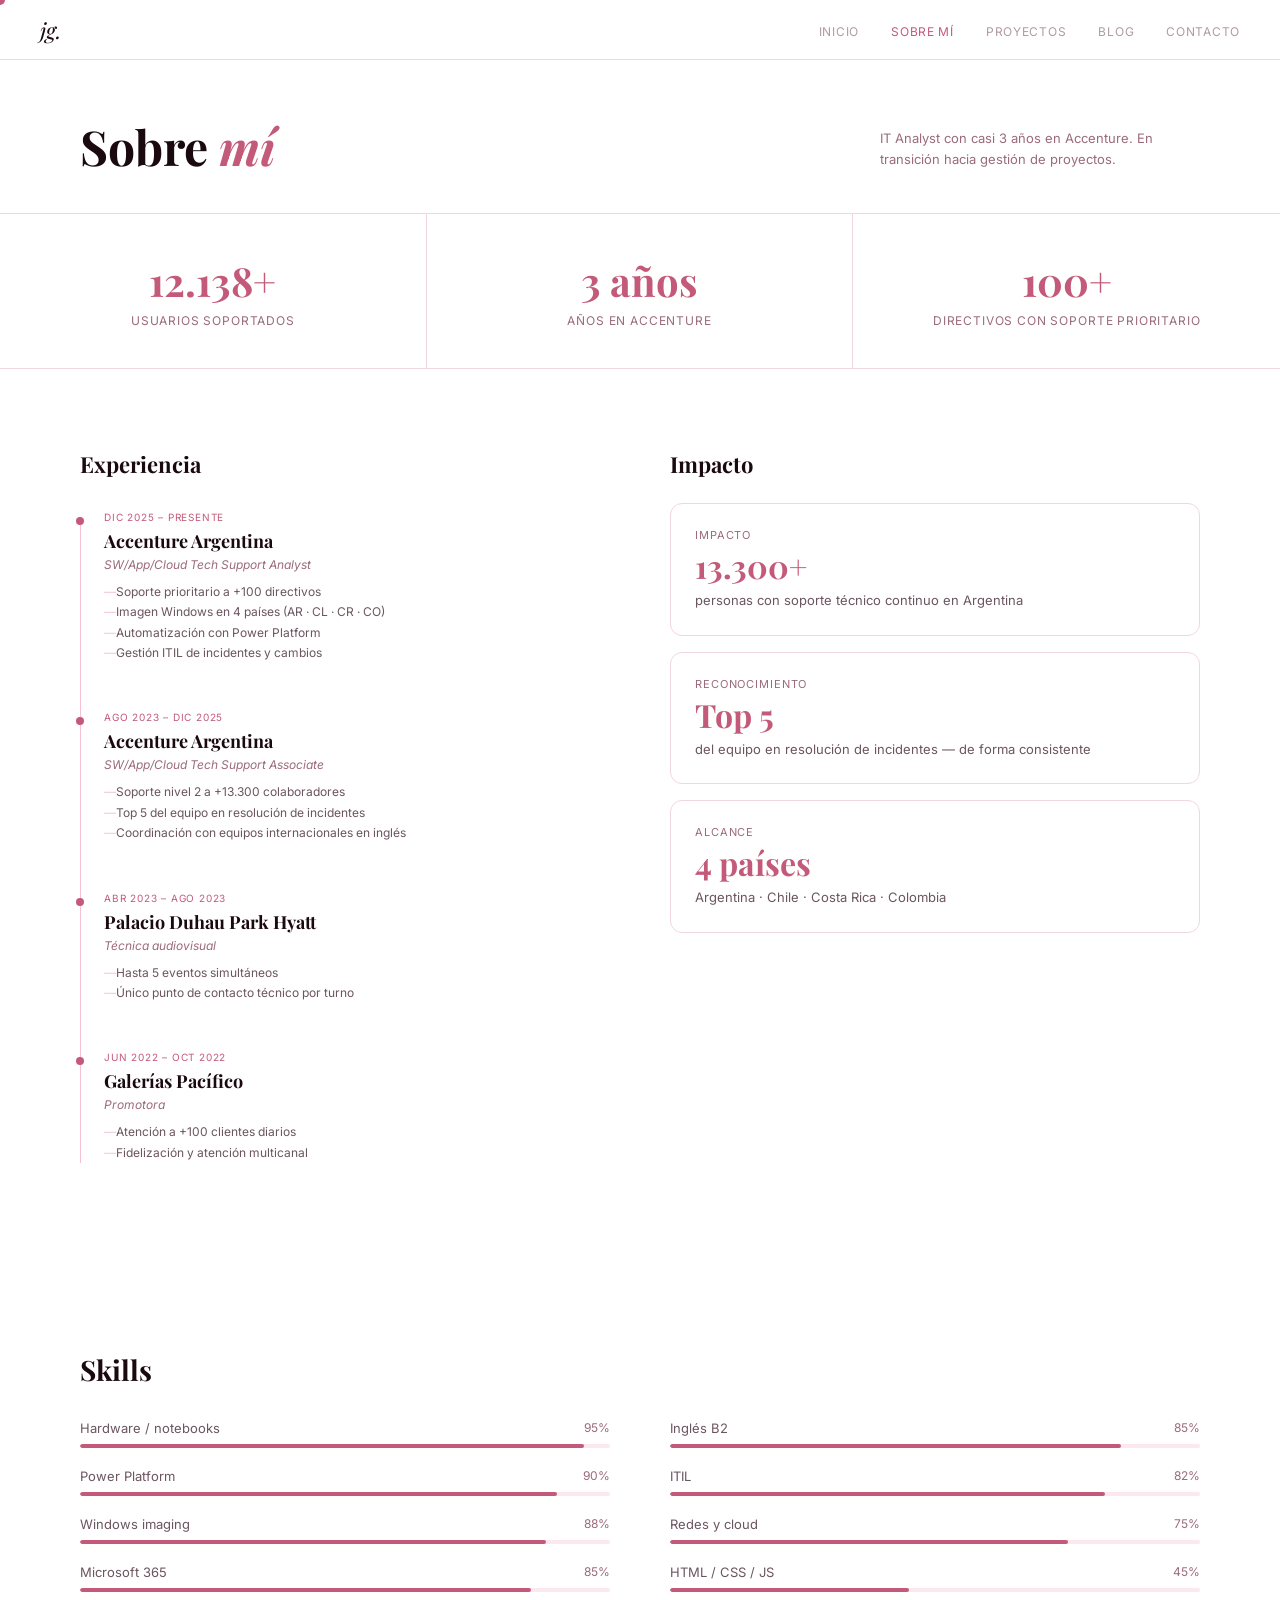
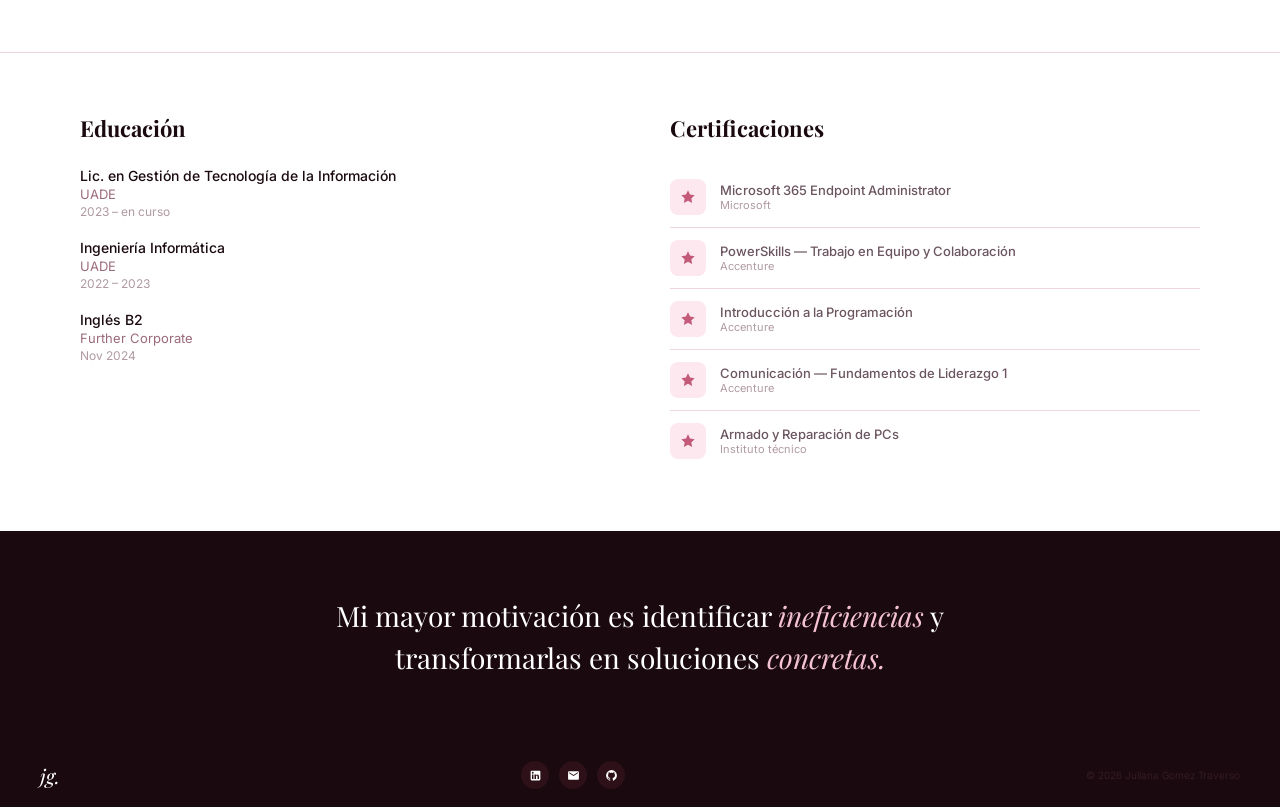
==== sobre-mi.html @ f6c6cc3f "Build complete portfolio — HTML + CSS + JS puro 5 páginas completas: index, sobre-mi, proyectos, blo" ====
<!DOCTYPE html>
<html lang="es">
<head>
  <meta charset="UTF-8" />
  <meta name="viewport" content="width=device-width, initial-scale=1.0" />
  <title>Sobre mí — Juliana Gomez Traverso</title>
  <link rel="stylesheet" href="assets/css/style.css" />
</head>
<body>

  <nav>
    <a href="index.html" class="nav-logo">jg.</a>
    <ul class="nav-links">
      <li><a href="index.html">Inicio</a></li>
      <li><a href="sobre-mi.html" class="active">Sobre mí</a></li>
      <li><a href="proyectos.html">Proyectos</a></li>
      <li><a href="blog.html">Blog</a></li>
      <li><a href="contacto.html">Contacto</a></li>
    </ul>
    <button class="nav-hamburger" aria-label="Menú"><span></span><span></span><span></span></button>
  </nav>
  <div class="nav-mobile-menu">
    <a href="index.html">Inicio</a>
    <a href="sobre-mi.html" class="active">Sobre mí</a>
    <a href="proyectos.html">Proyectos</a>
    <a href="blog.html">Blog</a>
    <a href="contacto.html">Contacto</a>
  </div>

  <header class="page-header reveal">
    <h1>Sobre <em>mí</em></h1>
    <p class="subtitle">IT Analyst con casi 3 años en Accenture. En transición hacia gestión de proyectos.</p>
  </header>

  <div class="counters-strip">
    <div class="counter-item reveal">
      <div class="counter-number" data-target="13300" data-suffix="+">0</div>
      <div class="counter-label">Usuarios soportados</div>
    </div>
    <div class="counter-item reveal">
      <div class="counter-number" data-target="3" data-suffix=" años">0</div>
      <div class="counter-label">Años en Accenture</div>
    </div>
    <div class="counter-item reveal">
      <div class="counter-number" data-target="100" data-suffix="+">0</div>
      <div class="counter-label">Directivos con soporte prioritario</div>
    </div>
  </div>

  <section class="exp-section">
    <div>
      <h2 style="font-family:'Playfair Display',serif;font-size:22px;color:var(--negro);margin-bottom:32px;" class="reveal">Experiencia</h2>
      <div class="timeline reveal">
        <div class="timeline-entry">
          <p class="timeline-date">Dic 2025 – Presente</p>
          <p class="timeline-company">Accenture Argentina</p>
          <p class="timeline-role">SW/App/Cloud Tech Support Analyst</p>
          <ul class="timeline-bullets">
            <li>Soporte prioritario a +100 directivos</li>
            <li>Imagen Windows en 4 países (AR · CL · CR · CO)</li>
            <li>Automatización con Power Platform</li>
            <li>Gestión ITIL de incidentes y cambios</li>
          </ul>
        </div>
        <div class="timeline-entry">
          <p class="timeline-date">Ago 2023 – Dic 2025</p>
          <p class="timeline-company">Accenture Argentina</p>
          <p class="timeline-role">SW/App/Cloud Tech Support Associate</p>
          <ul class="timeline-bullets">
            <li>Soporte nivel 2 a +13.300 colaboradores</li>
            <li>Top 5 del equipo en resolución de incidentes</li>
            <li>Coordinación con equipos internacionales en inglés</li>
          </ul>
        </div>
        <div class="timeline-entry">
          <p class="timeline-date">Abr 2023 – Ago 2023</p>
          <p class="timeline-company">Palacio Duhau Park Hyatt</p>
          <p class="timeline-role">Técnica audiovisual</p>
          <ul class="timeline-bullets">
            <li>Hasta 5 eventos simultáneos</li>
            <li>Único punto de contacto técnico por turno</li>
          </ul>
        </div>
        <div class="timeline-entry">
          <p class="timeline-date">Jun 2022 – Oct 2022</p>
          <p class="timeline-company">Galerías Pacífico</p>
          <p class="timeline-role">Promotora</p>
          <ul class="timeline-bullets">
            <li>Atención a +100 clientes diarios</li>
            <li>Fidelización y atención multicanal</li>
          </ul>
        </div>
      </div>
    </div>

    <div class="sticky-right reveal">
      <h2 style="font-family:'Playfair Display',serif;font-size:22px;color:var(--negro);margin-bottom:24px;">Impacto</h2>
      <div class="impact-cards">
        <div class="impact-card">
          <p class="impact-card-label">Impacto</p>
          <p class="impact-card-number">13.300+</p>
          <p class="impact-card-desc">personas con soporte técnico continuo en Argentina</p>
        </div>
        <div class="impact-card">
          <p class="impact-card-label">Reconocimiento</p>
          <p class="impact-card-number">Top 5</p>
          <p class="impact-card-desc">del equipo en resolución de incidentes — de forma consistente</p>
        </div>
        <div class="impact-card">
          <p class="impact-card-label">Alcance</p>
          <p class="impact-card-number">4 países</p>
          <p class="impact-card-desc">Argentina · Chile · Costa Rica · Colombia</p>
        </div>
      </div>
    </div>
  </section>

  <section class="skills-section">
    <h2 class="skills-title reveal">Skills</h2>
    <div class="skills-grid reveal">
      <div class="skill-item">
        <div class="skill-info"><span>Hardware / notebooks</span><span class="skill-pct">95%</span></div>
        <div class="skill-track"><div class="skill-bar" data-p="95"></div></div>
      </div>
      <div class="skill-item">
        <div class="skill-info"><span>Inglés B2</span><span class="skill-pct">85%</span></div>
        <div class="skill-track"><div class="skill-bar" data-p="85"></div></div>
      </div>
      <div class="skill-item">
        <div class="skill-info"><span>Power Platform</span><span class="skill-pct">90%</span></div>
        <div class="skill-track"><div class="skill-bar" data-p="90"></div></div>
      </div>
      <div class="skill-item">
        <div class="skill-info"><span>ITIL</span><span class="skill-pct">82%</span></div>
        <div class="skill-track"><div class="skill-bar" data-p="82"></div></div>
      </div>
      <div class="skill-item">
        <div class="skill-info"><span>Windows imaging</span><span class="skill-pct">88%</span></div>
        <div class="skill-track"><div class="skill-bar" data-p="88"></div></div>
      </div>
      <div class="skill-item">
        <div class="skill-info"><span>Redes y cloud</span><span class="skill-pct">75%</span></div>
        <div class="skill-track"><div class="skill-bar" data-p="75"></div></div>
      </div>
      <div class="skill-item">
        <div class="skill-info"><span>Microsoft 365</span><span class="skill-pct">85%</span></div>
        <div class="skill-track"><div class="skill-bar" data-p="85"></div></div>
      </div>
      <div class="skill-item">
        <div class="skill-info"><span>HTML / CSS / JS</span><span class="skill-pct">45%</span></div>
        <div class="skill-track"><div class="skill-bar" data-p="45"></div></div>
      </div>
    </div>
  </section>

  <section class="edu-certs-section">
    <div class="reveal">
      <h3 class="section-col-title">Educación</h3>
      <div class="edu-item">
        <p class="edu-degree">Lic. en Gestión de Tecnología de la Información</p>
        <p class="edu-inst">UADE</p>
        <p class="edu-years">2023 – en curso</p>
      </div>
      <div class="edu-item">
        <p class="edu-degree">Ingeniería Informática</p>
        <p class="edu-inst">UADE</p>
        <p class="edu-years">2022 – 2023</p>
      </div>
      <div class="edu-item">
        <p class="edu-degree">Inglés B2</p>
        <p class="edu-inst">Further Corporate</p>
        <p class="edu-years">Nov 2024</p>
      </div>
    </div>

    <div class="reveal">
      <h3 class="section-col-title">Certificaciones</h3>
      <div class="cert-item">
        <div class="cert-icon"><svg viewBox="0 0 24 24"><path d="M12 2l3.09 6.26L22 9.27l-5 4.87 1.18 6.88L12 17.77l-6.18 3.25L7 14.14 2 9.27l6.91-1.01L12 2z"/></svg></div>
        <div><p class="cert-name">Microsoft 365 Endpoint Administrator</p><p class="cert-issuer">Microsoft</p></div>
      </div>
      <div class="cert-item">
        <div class="cert-icon"><svg viewBox="0 0 24 24"><path d="M12 2l3.09 6.26L22 9.27l-5 4.87 1.18 6.88L12 17.77l-6.18 3.25L7 14.14 2 9.27l6.91-1.01L12 2z"/></svg></div>
        <div><p class="cert-name">PowerSkills — Trabajo en Equipo y Colaboración</p><p class="cert-issuer">Accenture</p></div>
      </div>
      <div class="cert-item">
        <div class="cert-icon"><svg viewBox="0 0 24 24"><path d="M12 2l3.09 6.26L22 9.27l-5 4.87 1.18 6.88L12 17.77l-6.18 3.25L7 14.14 2 9.27l6.91-1.01L12 2z"/></svg></div>
        <div><p class="cert-name">Introducción a la Programación</p><p class="cert-issuer">Accenture</p></div>
      </div>
      <div class="cert-item">
        <div class="cert-icon"><svg viewBox="0 0 24 24"><path d="M12 2l3.09 6.26L22 9.27l-5 4.87 1.18 6.88L12 17.77l-6.18 3.25L7 14.14 2 9.27l6.91-1.01L12 2z"/></svg></div>
        <div><p class="cert-name">Comunicación — Fundamentos de Liderazgo 1</p><p class="cert-issuer">Accenture</p></div>
      </div>
      <div class="cert-item">
        <div class="cert-icon"><svg viewBox="0 0 24 24"><path d="M12 2l3.09 6.26L22 9.27l-5 4.87 1.18 6.88L12 17.77l-6.18 3.25L7 14.14 2 9.27l6.91-1.01L12 2z"/></svg></div>
        <div><p class="cert-name">Armado y Reparación de PCs</p><p class="cert-issuer">Instituto técnico</p></div>
      </div>
    </div>
  </section>

  <div class="manifesto-strip reveal">
    <p>Mi mayor motivación es identificar <em>ineficiencias</em> y transformarlas en soluciones <em>concretas.</em></p>
  </div>

  <footer>
    <span class="footer-logo">jg.</span>
    <div class="footer-icons">
      <a href="https://linkedin.com/in/julianagomez-traverso-85383a218" target="_blank" rel="noopener" class="footer-icon" aria-label="LinkedIn">
        <svg viewBox="0 0 24 24"><path d="M19 3a2 2 0 0 1 2 2v14a2 2 0 0 1-2 2H5a2 2 0 0 1-2-2V5a2 2 0 0 1 2-2h14m-.5 15.5v-5.3a3.26 3.26 0 0 0-3.26-3.26c-.85 0-1.84.52-2.32 1.3v-1.11h-2.79v8.37h2.79v-4.93c0-.77.62-1.4 1.39-1.4a1.4 1.4 0 0 1 1.4 1.4v4.93h2.79M6.88 8.56a1.68 1.68 0 0 0 1.68-1.68c0-.93-.75-1.69-1.68-1.69a1.69 1.69 0 0 0-1.69 1.69c0 .93.76 1.68 1.69 1.68m1.39 9.94v-8.37H5.5v8.37h2.77z"/></svg>
      </a>
      <a href="mailto:juliana.gomez.traverso@gmail.com" class="footer-icon" aria-label="Email">
        <svg viewBox="0 0 24 24"><path d="M20 4H4c-1.1 0-2 .9-2 2v12c0 1.1.9 2 2 2h16c1.1 0 2-.9 2-2V6c0-1.1-.9-2-2-2zm0 4l-8 5-8-5V6l8 5 8-5v2z"/></svg>
      </a>
      <a href="https://github.com/gtjuli" target="_blank" rel="noopener" class="footer-icon" aria-label="GitHub">
        <svg viewBox="0 0 24 24"><path d="M12 2A10 10 0 0 0 2 12c0 4.42 2.87 8.17 6.84 9.5.5.08.66-.23.66-.5v-1.69c-2.77.6-3.36-1.34-3.36-1.34-.46-1.16-1.11-1.47-1.11-1.47-.91-.62.07-.6.07-.6 1 .07 1.53 1.03 1.53 1.03.87 1.52 2.34 1.07 2.91.83.09-.65.35-1.09.63-1.34-2.22-.25-4.55-1.11-4.55-4.92 0-1.11.38-2 1.03-2.71-.1-.25-.45-1.29.1-2.64 0 0 .84-.27 2.75 1.02.79-.22 1.65-.33 2.5-.33.85 0 1.71.11 2.5.33 1.91-1.29 2.75-1.02 2.75-1.02.55 1.35.2 2.39.1 2.64.65.71 1.03 1.6 1.03 2.71 0 3.82-2.34 4.66-4.57 4.91.36.31.69.92.69 1.85V21c0 .27.16.59.67.5C19.14 20.16 22 16.42 22 12A10 10 0 0 0 12 2z"/></svg>
      </a>
    </div>
    <span class="footer-copy">© 2026 Juliana Gomez Traverso</span>
  </footer>

  <script src="assets/js/main.js"></script>
</body>
</html>
---- assets/css/style.css ----
@import url('https://fonts.googleapis.com/css2?family=Playfair+Display:ital,wght@0,400;0,700;1,400&family=Inter:wght@300;400;500&display=swap');

:root {
  --blanco:      #ffffff;
  --rosa-fondo:  #fdf0f4;
  --negro:       #1a0a10;
  --rosa:        #c45a7a;
  --rosa-claro:  #fde8f0;
  --rosa-deco:   #f5c2d4;
  --rosa-borde:  #f0d6de;
  --rosa-texto:  #9b6b7a;
  --texto:       #6b5560;
  --texto-muted: #b09aa4;
  --lila-bg:     #ede8fd;
  --lila-texto:  #4a2a8b;
  --azul-bg:     #e8effe;
  --azul-texto:  #2a4a8b;
}

*, *::before, *::after { box-sizing: border-box; margin: 0; padding: 0; }
html { scroll-behavior: smooth; }
body {
  font-family: 'Inter', sans-serif;
  font-weight: 400;
  background: var(--blanco);
  color: var(--texto);
  cursor: none;
  overflow-x: hidden;
}
a { text-decoration: none; color: inherit; }
ul { list-style: none; }

/* ─── CURSOR ─── */
#cursor {
  width: 10px; height: 10px;
  border-radius: 50%;
  background: var(--rosa);
  position: fixed; top: 0; left: 0;
  pointer-events: none; z-index: 9999;
  transform: translate(-50%, -50%);
  transition: transform 0.12s ease;
}
#cursor.big { transform: translate(-50%, -50%) scale(2.5); }

/* ─── NAV ─── */
nav {
  position: sticky; top: 0; z-index: 100;
  background: var(--blanco);
  border-bottom: 0.5px solid var(--rosa-borde);
  padding: 0 40px; height: 60px;
  display: flex; align-items: center; justify-content: space-between;
}
.nav-logo {
  font-family: 'Playfair Display', serif;
  font-style: italic; font-weight: 400;
  font-size: 22px; color: var(--negro);
}
.nav-links { display: flex; gap: 32px; }
.nav-links a {
  font-size: 12px; text-transform: uppercase;
  letter-spacing: 0.06em; color: var(--texto-muted);
  transition: color 0.2s; font-weight: 400;
}
.nav-links a:hover, .nav-links a.active { color: var(--rosa); }

.nav-hamburger {
  display: none; flex-direction: column; gap: 5px;
  cursor: pointer; background: none; border: none; padding: 4px;
}
.nav-hamburger span {
  display: block; width: 22px; height: 1.5px;
  background: var(--negro); transition: all 0.3s;
}
.nav-mobile-menu {
  display: none;
  position: fixed; top: 60px; left: 0; right: 0;
  background: var(--blanco);
  border-bottom: 0.5px solid var(--rosa-borde);
  padding: 20px 40px;
  flex-direction: column; gap: 20px; z-index: 99;
}
.nav-mobile-menu.open { display: flex; }
.nav-mobile-menu a {
  font-size: 12px; text-transform: uppercase;
  letter-spacing: 0.06em; color: var(--texto-muted);
}
.nav-mobile-menu a.active, .nav-mobile-menu a:hover { color: var(--rosa); }

/* ─── FOOTER ─── */
footer {
  background: var(--negro);
  padding: 18px 40px;
  display: flex; align-items: center;
  justify-content: space-between; flex-wrap: wrap; gap: 12px;
}
.footer-logo {
  font-family: 'Playfair Display', serif;
  font-style: italic; font-weight: 400;
  font-size: 20px; color: var(--blanco);
}
.footer-icons { display: flex; gap: 10px; }
.footer-icon {
  width: 28px; height: 28px; border-radius: 50%;
  background: #2d1018;
  display: flex; align-items: center; justify-content: center;
  color: var(--blanco); transition: background 0.2s;
}
.footer-icon:hover { background: var(--rosa); }
.footer-icon svg { width: 13px; height: 13px; fill: var(--blanco); }
.footer-copy { font-size: 10px; color: #3d2028; font-weight: 300; }

/* ─── SCROLL REVEAL ─── */
.reveal {
  opacity: 0; transform: translateY(20px);
  transition: opacity 0.6s ease, transform 0.6s ease;
}
.reveal.visible { opacity: 1; transform: none; }

/* ─── BOTONES ─── */
.btn-primary {
  display: inline-flex; align-items: center; gap: 8px;
  background: var(--negro); color: var(--blanco);
  border: none; border-radius: 30px; padding: 12px 24px;
  font-family: 'Inter', sans-serif; font-size: 12px;
  text-transform: uppercase; letter-spacing: 0.06em;
  font-weight: 500; cursor: pointer;
  transition: opacity 0.2s, transform 0.2s;
  text-decoration: none;
}
.btn-primary:hover { opacity: 0.85; transform: translateY(-1px); }

.btn-secondary {
  display: inline-flex; align-items: center; gap: 6px;
  background: none; border: none; color: var(--rosa);
  font-size: 13px; text-decoration: underline;
  cursor: pointer; font-family: 'Inter', sans-serif;
  padding: 0; transition: opacity 0.2s;
}
.btn-secondary:hover { opacity: 0.7; }

/* ─── MANIFESTO STRIP ─── */
.manifesto-strip {
  background: var(--negro);
  padding: 64px 80px; text-align: center;
}
.manifesto-strip .strip-label {
  font-size: 11px; text-transform: uppercase;
  letter-spacing: 0.1em; color: var(--rosa-texto);
  margin-bottom: 20px; font-family: 'Inter', sans-serif;
}
.manifesto-strip p {
  font-family: 'Playfair Display', serif;
  font-size: 28px; line-height: 1.5;
  color: var(--blanco); max-width: 760px; margin: 0 auto;
}
.manifesto-strip em { color: var(--rosa-deco); font-style: italic; }

/* ─── TAGS ─── */
.tag {
  display: inline-block; font-size: 11px;
  text-transform: uppercase; letter-spacing: 0.08em;
  border-radius: 20px; padding: 3px 10px; font-weight: 500;
  font-family: 'Inter', sans-serif;
}
.tag-rosa { background: var(--rosa-claro); color: var(--rosa); }
.tag-lila { background: var(--lila-bg); color: var(--lila-texto); }
.tag-azul { background: var(--azul-bg); color: var(--azul-texto); }
.tag-negro { background: var(--negro); color: var(--blanco); }

/* ─── PAGE HEADER ─── */
.page-header {
  padding: 60px 80px 40px;
  display: flex; align-items: flex-start;
  justify-content: space-between; gap: 40px;
  border-bottom: 0.5px solid var(--rosa-borde);
}
.page-header h1 {
  font-family: 'Playfair Display', serif;
  font-size: 48px; font-weight: 700; line-height: 1.1;
  color: var(--negro);
}
.page-header h1 em { color: var(--rosa); font-style: italic; }
.page-header .subtitle {
  font-size: 13px; color: var(--rosa-texto);
  max-width: 320px; line-height: 1.6; margin-top: 8px;
}

/* ─── MEDIA QUERIES ─── */
@media (max-width: 768px) {
  nav { padding: 0 20px; }
  .nav-links { display: none; }
  .nav-hamburger { display: flex; }
  footer { padding: 18px 20px; }
  .manifesto-strip { padding: 40px 24px; }
  .manifesto-strip p { font-size: 20px; }
  .page-header {
    padding: 40px 24px 32px;
    flex-direction: column; gap: 16px;
  }
  .page-header h1 { font-size: 36px; }
}

/* ─── HOME ─── */
.hero {
  display: grid; grid-template-columns: 1fr 1fr;
  min-height: calc(100vh - 60px);
}
.hero-left {
  padding: 80px;
  display: flex; flex-direction: column;
  justify-content: center; gap: 24px;
}
.hero-tag {
  font-size: 11px; text-transform: uppercase;
  letter-spacing: 0.1em; color: var(--rosa); font-weight: 500;
}
.hero-name {
  font-family: 'Playfair Display', serif;
  font-size: 52px; font-weight: 700; line-height: 1.08;
  color: var(--negro);
}
.hero-name .rosa { color: var(--rosa); font-style: italic; }
.hero-subname {
  font-size: 13px; color: var(--rosa-texto); line-height: 1.6;
}
.hero-bio {
  font-size: 14px; color: var(--texto);
  line-height: 1.9;
  border-left: 2px solid var(--rosa-deco);
  padding-left: 16px;
}
.hero-btns { display: flex; align-items: center; gap: 20px; flex-wrap: wrap; }

.hero-right {
  background: var(--rosa-fondo);
  display: flex; flex-direction: column;
  align-items: center; justify-content: center;
  position: relative; overflow: hidden; gap: 32px;
  padding: 60px 40px;
}
.hero-deco-circle {
  position: absolute; border: 0.5px solid var(--rosa-deco);
  border-radius: 50%; pointer-events: none;
}
.hero-deco-1 { width: 200px; height: 200px; top: -60px; right: -60px; }
.hero-deco-2 { width: 150px; height: 150px; bottom: -50px; left: -30px; }

.avatar-wrap {
  width: 160px; height: 160px;
  border-radius: 50%;
  border: 2px solid var(--rosa-deco);
  display: flex; align-items: center; justify-content: center;
}
.avatar-inner {
  width: 140px; height: 140px;
  border-radius: 50%;
  background: var(--rosa-claro);
  display: flex; align-items: center; justify-content: center;
}
.avatar-initials {
  font-family: 'Playfair Display', serif;
  font-size: 44px; font-style: italic;
  color: var(--rosa); font-weight: 400;
}

.quotes-wrap { text-align: center; max-width: 320px; }
.quotes-slides-container {
  min-height: 80px;
}
.quote-slide {
  display: none;
  animation: fadeInQuote 0.4s ease;
}
.quote-slide.active { display: block; }
@keyframes fadeInQuote {
  from { opacity: 0; transform: translateY(6px); }
  to   { opacity: 1; transform: none; }
}
.quote-text {
  font-family: 'Playfair Display', serif;
  font-size: 16px; font-style: italic;
  color: var(--texto); line-height: 1.6;
}
.quote-author {
  font-size: 11px; color: var(--texto-muted);
  margin-top: 8px; text-transform: uppercase;
  letter-spacing: 0.06em;
}
.quote-dots {
  display: flex; gap: 6px; justify-content: center; margin-top: 16px;
}
.quote-dot {
  width: 5px; height: 5px; border-radius: 50%;
  background: var(--rosa-deco); border: none; cursor: pointer;
  transition: background 0.2s; padding: 0;
}
.quote-dot.active { background: var(--rosa); }

/* metrics */
.metrics-strip {
  display: grid; grid-template-columns: repeat(5, 1fr);
  border-top: 0.5px solid var(--rosa-borde);
  border-bottom: 0.5px solid var(--rosa-borde);
}
.metric-item {
  padding: 28px 24px; text-align: center;
  border-right: 0.5px solid var(--rosa-borde);
}
.metric-item:last-child { border-right: none; }
.metric-number {
  font-family: 'Playfair Display', serif;
  font-size: 28px; font-weight: 700; color: var(--negro);
}
.metric-label {
  font-size: 11px; text-transform: uppercase;
  letter-spacing: 0.06em; color: var(--rosa-texto);
  margin-top: 4px;
}

.scroll-hint {
  text-align: center; padding: 16px;
  font-size: 11px; text-transform: uppercase;
  letter-spacing: 0.08em; color: #d4a8b8;
}

@media (max-width: 768px) {
  .hero { grid-template-columns: 1fr; }
  .hero-left { padding: 40px 24px; }
  .hero-right { padding: 48px 24px; }
  .metrics-strip { grid-template-columns: repeat(2, 1fr); }
  .metric-item:nth-child(2) { border-right: none; }
}

/* ─── SOBRE MÍ ─── */
.counters-strip {
  display: grid; grid-template-columns: repeat(3, 1fr);
  border-bottom: 0.5px solid var(--rosa-borde);
}
.counter-item {
  padding: 40px; text-align: center;
  border-right: 0.5px solid var(--rosa-borde);
}
.counter-item:last-child { border-right: none; }
.counter-number {
  font-family: 'Playfair Display', serif;
  font-size: 40px; font-weight: 700; color: var(--rosa);
}
.counter-label {
  font-size: 12px; text-transform: uppercase;
  letter-spacing: 0.07em; color: var(--rosa-texto);
  margin-top: 6px;
}

.exp-section {
  display: grid; grid-template-columns: 1fr 1fr;
  padding: 80px;
  gap: 60px; align-items: start;
}

/* timeline */
.timeline { position: relative; padding-left: 24px; }
.timeline::before {
  content: ''; position: absolute; left: 0; top: 8px; bottom: 0;
  width: 1px; background: var(--rosa-deco);
}
.timeline-entry { position: relative; margin-bottom: 48px; }
.timeline-entry::before {
  content: ''; position: absolute; left: -28px; top: 6px;
  width: 8px; height: 8px; border-radius: 50%;
  background: var(--rosa);
}
.timeline-date {
  font-size: 10px; text-transform: uppercase;
  letter-spacing: 0.08em; color: var(--rosa);
  margin-bottom: 6px;
}
.timeline-company {
  font-family: 'Playfair Display', serif;
  font-size: 18px; color: var(--negro); font-weight: 700;
}
.timeline-role {
  font-size: 12px; font-style: italic;
  color: var(--rosa-texto); margin: 4px 0 10px;
}
.timeline-bullets li {
  font-size: 12px; color: var(--texto);
  line-height: 1.7; padding-left: 12px; position: relative;
}
.timeline-bullets li::before {
  content: '—'; position: absolute; left: 0;
  color: var(--rosa-deco);
}

/* impact cards */
.impact-cards { display: flex; flex-direction: column; gap: 16px; }
.sticky-right { position: sticky; top: 80px; }
.impact-card {
  background: var(--blanco);
  border: 0.5px solid var(--rosa-borde);
  border-radius: 12px; padding: 24px;
}
.impact-card-label {
  font-size: 11px; text-transform: uppercase;
  letter-spacing: 0.08em; color: var(--rosa-texto);
  margin-bottom: 8px;
}
.impact-card-number {
  font-family: 'Playfair Display', serif;
  font-size: 32px; font-weight: 700; color: var(--rosa);
  line-height: 1;
}
.impact-card-desc {
  font-size: 13px; color: var(--texto);
  margin-top: 8px; line-height: 1.6;
}

/* skills */
.skills-section { padding: 60px 80px; }
.skills-title {
  font-family: 'Playfair Display', serif;
  font-size: 28px; font-weight: 700; color: var(--negro);
  margin-bottom: 32px;
}
.skills-grid { display: grid; grid-template-columns: 1fr 1fr; gap: 20px 60px; }
.skill-item { }
.skill-info {
  display: flex; justify-content: space-between;
  font-size: 13px; color: var(--texto); margin-bottom: 8px;
}
.skill-pct { color: var(--rosa-texto); font-size: 12px; }
.skill-track {
  height: 4px; background: var(--rosa-claro);
  border-radius: 2px; overflow: hidden;
}
.skill-bar {
  height: 100%; width: 0; background: var(--rosa);
  border-radius: 2px;
  transition: width 1.4s cubic-bezier(.4,0,.2,1);
}

/* edu + certs */
.edu-certs-section {
  padding: 60px 80px;
  display: grid; grid-template-columns: 1fr 1fr; gap: 60px;
  border-top: 0.5px solid var(--rosa-borde);
}
.section-col-title {
  font-family: 'Playfair Display', serif;
  font-size: 22px; font-weight: 700; color: var(--negro);
  margin-bottom: 24px;
}
.edu-item { margin-bottom: 20px; }
.edu-degree {
  font-size: 14px; color: var(--negro); font-weight: 500;
}
.edu-inst {
  font-size: 13px; color: var(--rosa-texto); margin: 2px 0;
}
.edu-years { font-size: 12px; color: var(--texto-muted); }

.cert-item {
  display: flex; align-items: center; gap: 14px;
  padding: 12px 0;
  border-bottom: 0.5px solid var(--rosa-borde);
  cursor: default;
}
.cert-item:last-child { border-bottom: none; }
.cert-icon {
  width: 36px; height: 36px; border-radius: 8px;
  background: var(--rosa-claro);
  display: flex; align-items: center; justify-content: center;
  transition: background 0.2s; flex-shrink: 0;
}
.cert-icon svg { width: 16px; height: 16px; fill: var(--rosa); transition: fill 0.2s; }
.cert-item:hover .cert-icon { background: var(--rosa); }
.cert-item:hover .cert-icon svg { fill: var(--blanco); }
.cert-name { font-size: 13px; color: var(--texto); font-weight: 500; }
.cert-issuer { font-size: 11px; color: var(--texto-muted); }

@media (max-width: 768px) {
  .counters-strip { grid-template-columns: 1fr; }
  .counter-item { border-right: none; border-bottom: 0.5px solid var(--rosa-borde); }
  .exp-section { grid-template-columns: 1fr; padding: 40px 24px; }
  .skills-section { padding: 40px 24px; }
  .skills-grid { grid-template-columns: 1fr; }
  .edu-certs-section { grid-template-columns: 1fr; padding: 40px 24px; }
}

/* ─── PROYECTOS ─── */
.filters {
  display: flex; gap: 10px; flex-wrap: wrap;
  padding: 32px 80px; border-bottom: 0.5px solid var(--rosa-borde);
}
.filter-btn {
  background: none; border: 1px solid var(--rosa-borde);
  color: var(--texto-muted); font-size: 12px;
  text-transform: uppercase; letter-spacing: 0.06em;
  padding: 8px 18px; border-radius: 30px;
  cursor: pointer; font-family: 'Inter', sans-serif;
  transition: all 0.2s;
}
.filter-btn:hover { border-color: var(--rosa); color: var(--rosa); }
.filter-btn.on { background: var(--negro); color: var(--blanco); border-color: var(--negro); }

.projects-grid {
  display: grid; grid-template-columns: 1fr 1fr;
}
.project-card {
  padding: 48px; position: relative; overflow: hidden;
  border-right: 1px solid var(--rosa-borde);
  border-bottom: 1px solid var(--rosa-borde);
  transition: background 0.2s; cursor: pointer;
}
.project-card:nth-child(even) { border-right: none; }
.project-card:hover { background: var(--rosa-fondo); }
.project-card:hover .project-number { color: var(--rosa); }
.project-card:hover .project-arrow { opacity: 1; transform: translate(0, 0); }

.project-number {
  font-family: 'Playfair Display', serif;
  font-size: 48px; font-weight: 700;
  color: var(--rosa-borde); line-height: 1;
  transition: color 0.2s;
}
.project-badge { margin: 12px 0; }
.project-tags { display: flex; gap: 6px; flex-wrap: wrap; margin-bottom: 16px; }
.project-name {
  font-family: 'Playfair Display', serif;
  font-size: 24px; font-weight: 700;
  color: var(--negro); margin-bottom: 10px; line-height: 1.2;
}
.project-name em { color: var(--rosa); font-style: italic; }
.project-desc {
  font-size: 13px; color: var(--texto);
  line-height: 1.7; margin-bottom: 20px;
}
.project-stack {
  font-size: 11px; color: var(--texto-muted);
  text-transform: uppercase; letter-spacing: 0.06em;
}
.project-arrow {
  position: absolute; bottom: 24px; right: 24px;
  font-size: 20px; color: var(--rosa);
  opacity: 0; transform: translate(8px, 8px);
  transition: opacity 0.2s, transform 0.2s;
}

.project-placeholder {
  background: #fdf6f8;
}
.project-placeholder .project-number { color: var(--rosa-deco); }
.project-placeholder .project-name {
  font-style: italic; color: var(--rosa-texto);
  font-size: 18px;
}

.github-strip {
  background: var(--negro); padding: 40px 80px;
  display: flex; align-items: center;
  justify-content: space-between; gap: 20px; flex-wrap: wrap;
}
.github-strip p {
  font-family: 'Playfair Display', serif;
  font-size: 22px; color: var(--blanco);
}
.github-strip p em { color: var(--rosa-deco); font-style: italic; }
.btn-white {
  display: inline-flex; align-items: center; gap: 8px;
  background: var(--blanco); color: var(--negro);
  border: none; border-radius: 30px; padding: 12px 24px;
  font-size: 12px; text-transform: uppercase;
  letter-spacing: 0.06em; font-weight: 500;
  cursor: pointer; font-family: 'Inter', sans-serif;
  transition: opacity 0.2s;
}
.btn-white:hover { opacity: 0.85; }

@media (max-width: 768px) {
  .filters { padding: 24px; }
  .projects-grid { grid-template-columns: 1fr; }
  .project-card { border-right: none; }
  .project-card:nth-child(even) { border-right: none; }
  .github-strip { padding: 40px 24px; }
}

/* ─── BLOG ─── */
.featured-note {
  display: grid; grid-template-columns: 1fr 1fr;
  border-bottom: 0.5px solid var(--rosa-borde);
}
.featured-visual {
  background: var(--rosa-fondo);
  position: relative; min-height: 300px;
  display: flex; align-items: center; justify-content: center;
  overflow: hidden;
}
.featured-badge {
  position: absolute; top: 20px; left: 20px;
}
.featured-shapes {
  width: 100%; height: 100%;
  position: absolute; top: 0; left: 0;
}
.featured-content {
  padding: 48px;
  display: flex; flex-direction: column;
  justify-content: center; gap: 16px;
}
.note-meta {
  font-size: 12px; color: var(--texto-muted);
  display: flex; gap: 12px; align-items: center;
}
.note-meta .sep { color: var(--rosa-borde); }
.note-title {
  font-family: 'Playfair Display', serif;
  font-size: 24px; font-weight: 700;
  color: var(--negro); line-height: 1.3;
}
.note-title em { color: var(--rosa); font-style: italic; }
.note-excerpt {
  font-size: 14px; color: var(--texto); line-height: 1.8;
}
.note-link {
  font-size: 13px; color: var(--rosa);
  text-decoration: none; font-weight: 500;
  transition: opacity 0.2s;
}
.note-link:hover { opacity: 0.7; }

.blog-grid {
  display: grid; grid-template-columns: repeat(3, 1fr);
  border-bottom: 0.5px solid var(--rosa-borde);
}
.blog-card {
  border-right: 0.5px solid var(--rosa-borde);
  cursor: pointer; transition: background 0.2s;
}
.blog-card:last-child { border-right: none; }
.blog-card:hover { background: var(--rosa-fondo); }
.blog-card:hover .blog-card-title { color: var(--rosa); }

.blog-card-img {
  height: 160px; overflow: hidden;
  display: flex; align-items: center; justify-content: center;
}
.blog-card-body { padding: 24px; }
.blog-card-meta {
  font-size: 11px; color: var(--texto-muted);
  margin-bottom: 10px; display: flex; gap: 8px;
}
.blog-card-title {
  font-family: 'Playfair Display', serif;
  font-size: 18px; font-weight: 700;
  color: var(--negro); margin-bottom: 10px;
  line-height: 1.3; transition: color 0.2s;
}
.blog-card-excerpt {
  font-size: 13px; color: var(--texto); line-height: 1.7;
}

.newsletter {
  background: var(--rosa-fondo); padding: 60px 80px; text-align: center;
}
.newsletter-title {
  font-family: 'Playfair Display', serif;
  font-size: 22px; color: var(--negro); margin-bottom: 24px;
}
.newsletter-title em { color: var(--rosa); font-style: italic; }
.newsletter-form {
  display: flex; gap: 12px; justify-content: center;
  max-width: 440px; margin: 0 auto; flex-wrap: wrap;
}
.newsletter-input {
  flex: 1; min-width: 220px;
  border: 1px solid var(--rosa-borde);
  border-radius: 30px; padding: 12px 20px;
  font-family: 'Inter', sans-serif; font-size: 13px;
  background: var(--blanco); outline: none; color: var(--texto);
}
.newsletter-input:focus { border-color: var(--rosa); }

@media (max-width: 768px) {
  .featured-note { grid-template-columns: 1fr; }
  .featured-visual { min-height: 200px; }
  .featured-content { padding: 32px 24px; }
  .blog-grid { grid-template-columns: 1fr; }
  .blog-card { border-right: none; border-bottom: 0.5px solid var(--rosa-borde); }
  .newsletter { padding: 40px 24px; }
}

/* ─── CONTACTO ─── */
.contact-layout {
  display: grid; grid-template-columns: 1fr 1fr;
  min-height: calc(100vh - 120px);
}
.contact-left {
  padding: 80px;
  display: flex; flex-direction: column;
  justify-content: center; gap: 28px;
}
.contact-tag {
  font-size: 11px; text-transform: uppercase;
  letter-spacing: 0.1em; color: var(--rosa); font-weight: 500;
}
.contact-title {
  font-family: 'Playfair Display', serif;
  font-size: 48px; font-weight: 700; line-height: 1.1;
  color: var(--negro);
}
.contact-title em { color: var(--rosa); font-style: italic; }
.contact-bio {
  font-size: 14px; color: var(--texto);
  line-height: 1.9; border-left: 2px solid var(--rosa-deco);
  padding-left: 16px; max-width: 360px;
}
.contact-cards { display: flex; flex-direction: column; gap: 12px; }
.contact-card {
  display: flex; align-items: center; gap: 16px;
  padding: 16px; border: 1px solid var(--rosa-borde);
  border-radius: 12px; transition: border-color 0.2s;
  cursor: default;
}
.contact-card:hover { border-color: var(--rosa); }
.contact-card:hover .contact-card-icon { background: var(--rosa); }
.contact-card:hover .contact-card-icon svg { fill: var(--blanco); }
.contact-card-icon {
  width: 40px; height: 40px; border-radius: 10px;
  background: var(--rosa-claro);
  display: flex; align-items: center; justify-content: center;
  flex-shrink: 0; transition: background 0.2s;
}
.contact-card-icon svg { width: 18px; height: 18px; fill: var(--rosa); transition: fill 0.2s; }
.contact-card-label { font-size: 11px; text-transform: uppercase; letter-spacing: 0.06em; color: var(--texto-muted); }
.contact-card-value { font-size: 13px; color: var(--texto); font-weight: 500; word-break: break-all; }

.contact-right {
  background: var(--rosa-fondo);
  padding: 80px;
  display: flex; flex-direction: column;
  justify-content: center; gap: 24px;
}
.contact-form-title {
  font-family: 'Playfair Display', serif;
  font-size: 26px; font-weight: 700; color: var(--negro);
}
.contact-form-title em { color: var(--rosa); font-style: italic; }
.contact-form-sub { font-size: 13px; color: var(--rosa-texto); }

.contact-form { display: flex; flex-direction: column; gap: 16px; }
.form-row { display: grid; grid-template-columns: 1fr 1fr; gap: 16px; }
.form-field { display: flex; flex-direction: column; gap: 6px; }
.form-label {
  font-size: 11px; text-transform: uppercase;
  letter-spacing: 0.07em; color: var(--rosa-texto); font-weight: 500;
}
.form-input {
  border: 1px solid var(--rosa-borde);
  border-radius: 10px; padding: 12px 16px;
  font-family: 'Inter', sans-serif; font-size: 13px;
  background: var(--blanco); outline: none; color: var(--texto);
  transition: border-color 0.2s;
}
.form-input:focus { border-color: var(--rosa); }
textarea.form-input { resize: vertical; min-height: 120px; }
.char-counter {
  font-size: 11px; color: var(--texto-muted);
  text-align: right;
}

.success-screen {
  display: none; text-align: center;
  padding: 40px; flex-direction: column;
  align-items: center; gap: 16px;
}
.success-screen.show { display: flex; }
.success-icon {
  width: 60px; height: 60px; border-radius: 50%;
  background: var(--rosa-claro);
  display: flex; align-items: center; justify-content: center;
}
.success-icon svg { width: 28px; height: 28px; fill: var(--rosa); }
.success-title {
  font-family: 'Playfair Display', serif;
  font-size: 24px; color: var(--negro);
}
.success-title em { color: var(--rosa); font-style: italic; }
.success-sub { font-size: 14px; color: var(--texto); }

@media (max-width: 768px) {
  .contact-layout { grid-template-columns: 1fr; }
  .contact-left { padding: 40px 24px; }
  .contact-right { padding: 40px 24px; }
  .form-row { grid-template-columns: 1fr; }
  .contact-title { font-size: 36px; }
}
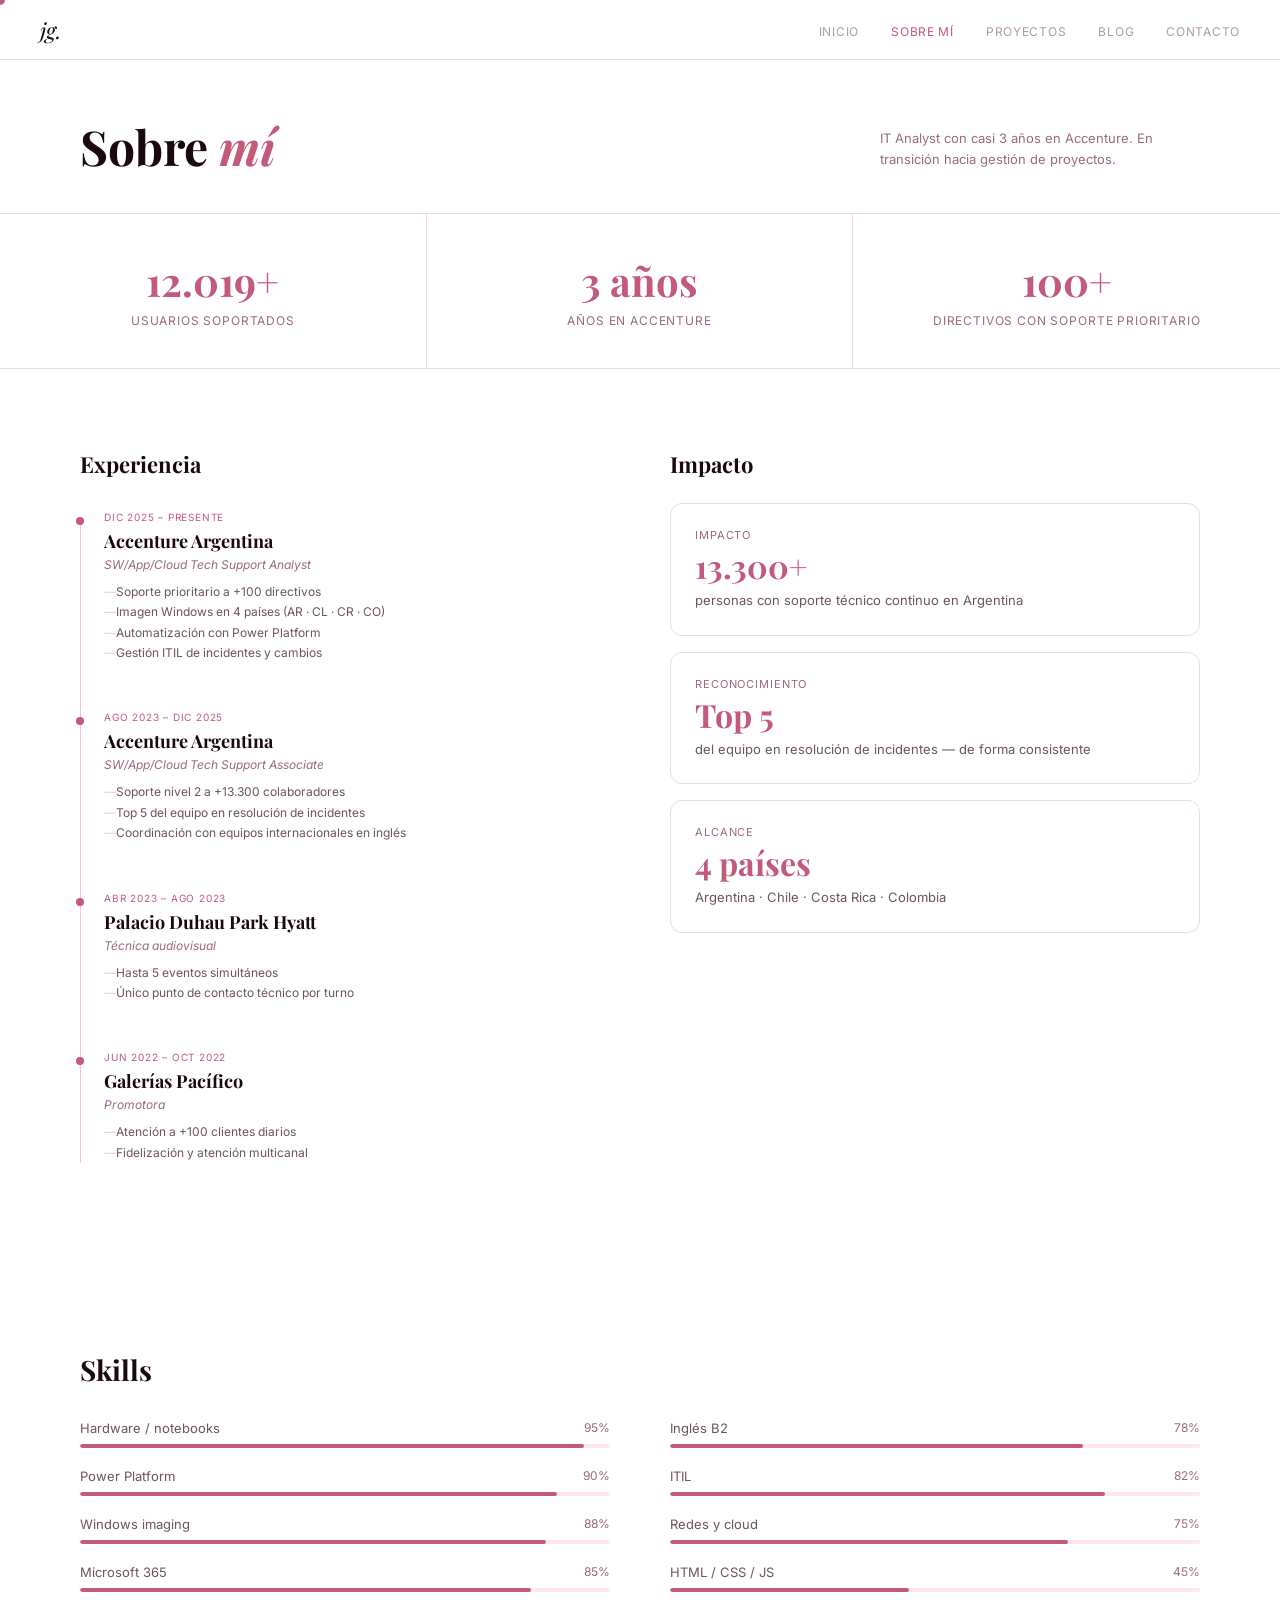
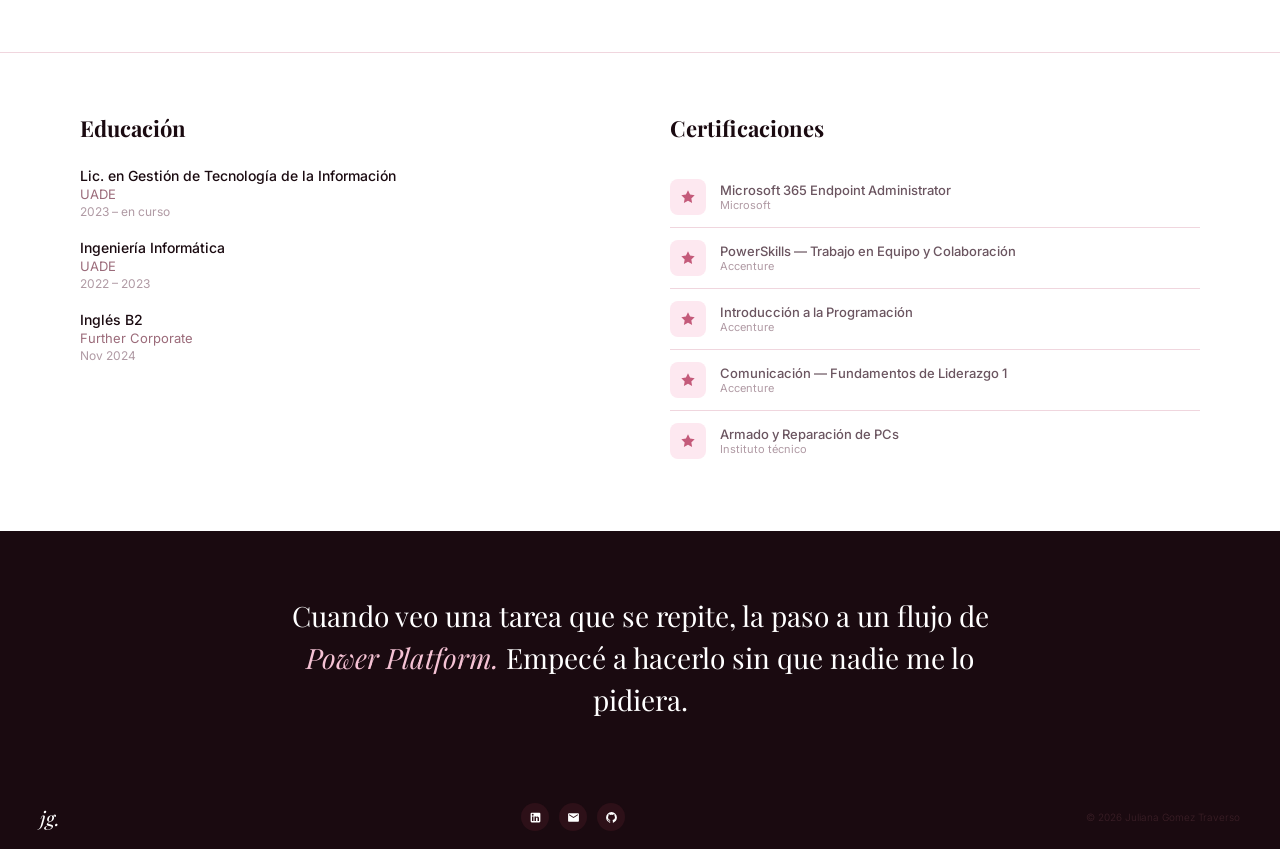
==== commit 8945b9e2: "Ajustar copy y datos del sitio según CV actualizado Corrige el nivel de inglés (78%, no 85%) y reesc" ====
--- a/sobre-mi.html
+++ b/sobre-mi.html
@@ -123,8 +123,8 @@
         <div class="skill-track"><div class="skill-bar" data-p="95"></div></div>
       </div>
       <div class="skill-item">
-        <div class="skill-info"><span>Inglés B2</span><span class="skill-pct">85%</span></div>
-        <div class="skill-track"><div class="skill-bar" data-p="85"></div></div>
+        <div class="skill-info"><span>Inglés B2</span><span class="skill-pct">78%</span></div>
+        <div class="skill-track"><div class="skill-bar" data-p="78"></div></div>
       </div>
       <div class="skill-item">
         <div class="skill-info"><span>Power Platform</span><span class="skill-pct">90%</span></div>
@@ -199,7 +199,7 @@
   </section>
 
   <div class="manifesto-strip reveal">
-    <p>Mi mayor motivación es identificar <em>ineficiencias</em> y transformarlas en soluciones <em>concretas.</em></p>
+    <p>Cuando veo una tarea que se repite, la paso a un flujo de <em>Power Platform.</em> Empecé a hacerlo sin que nadie me lo pidiera.</p>
   </div>
 
   <footer>
